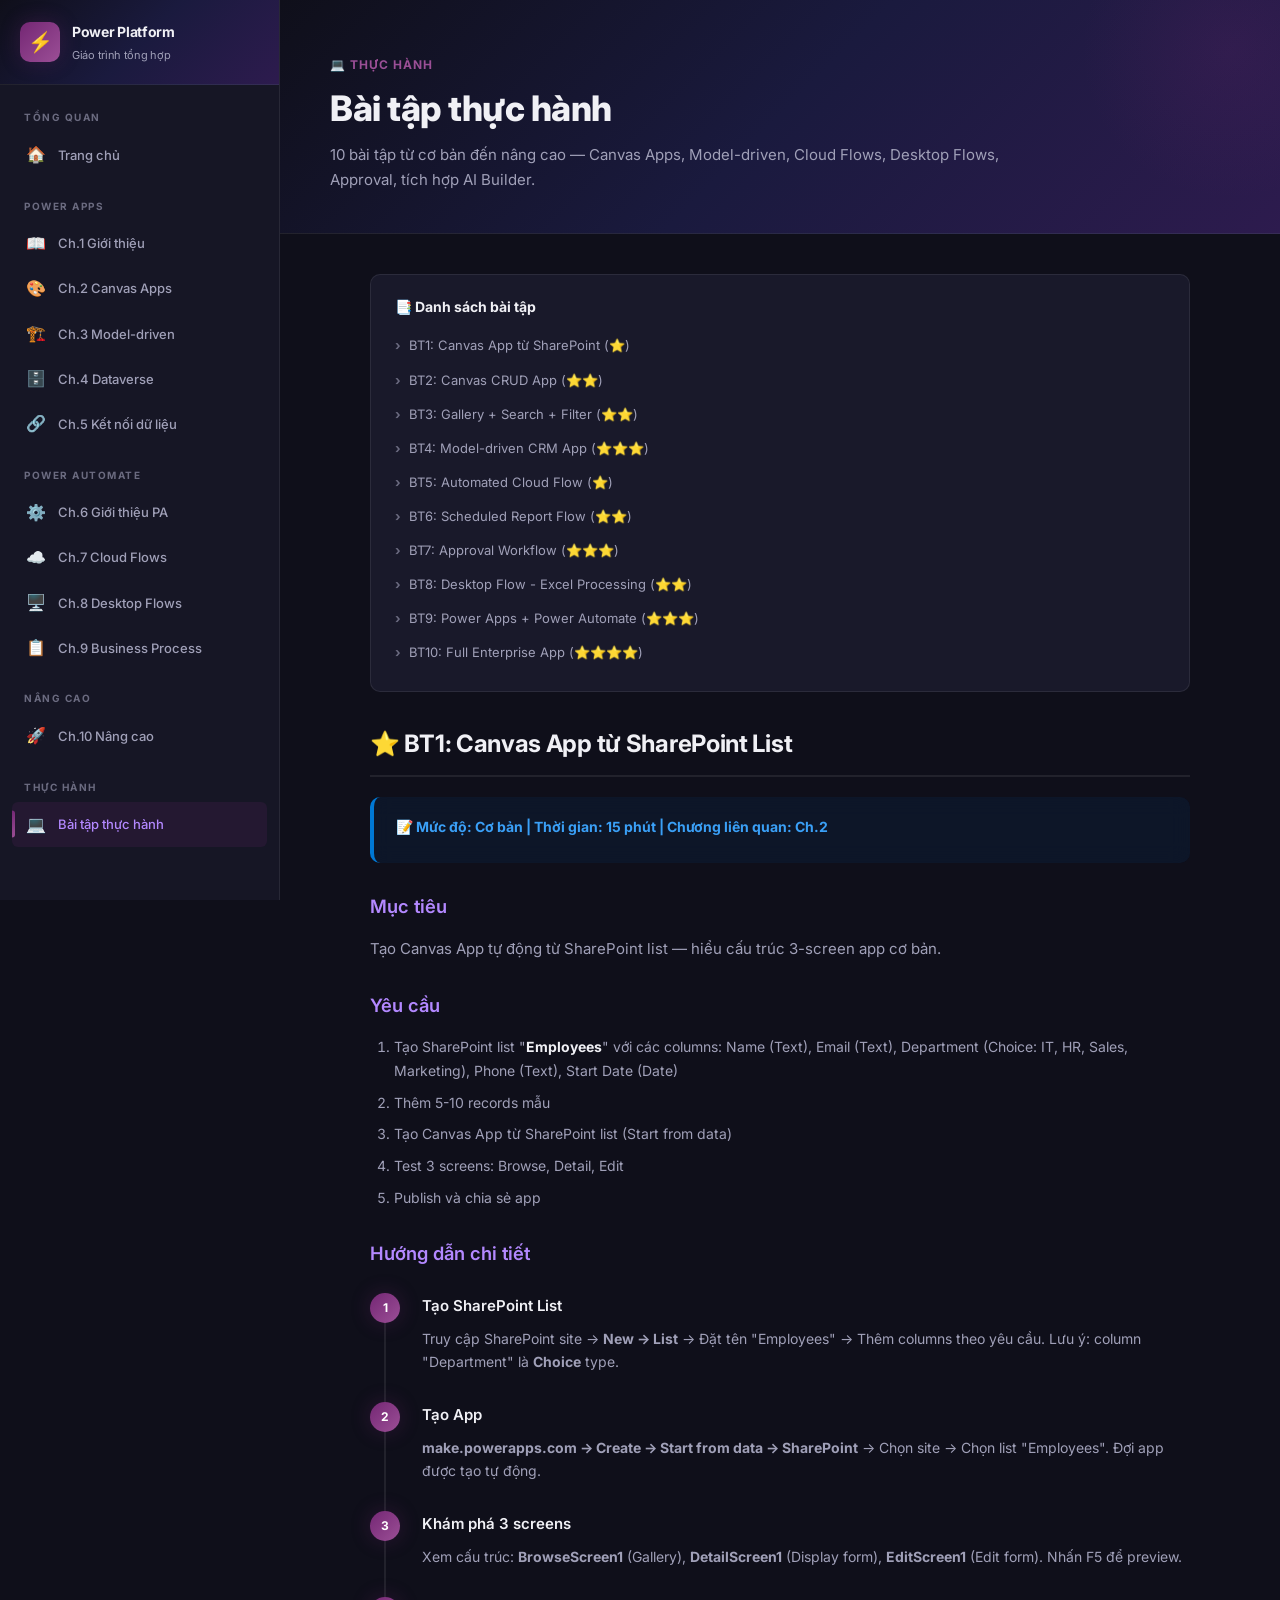
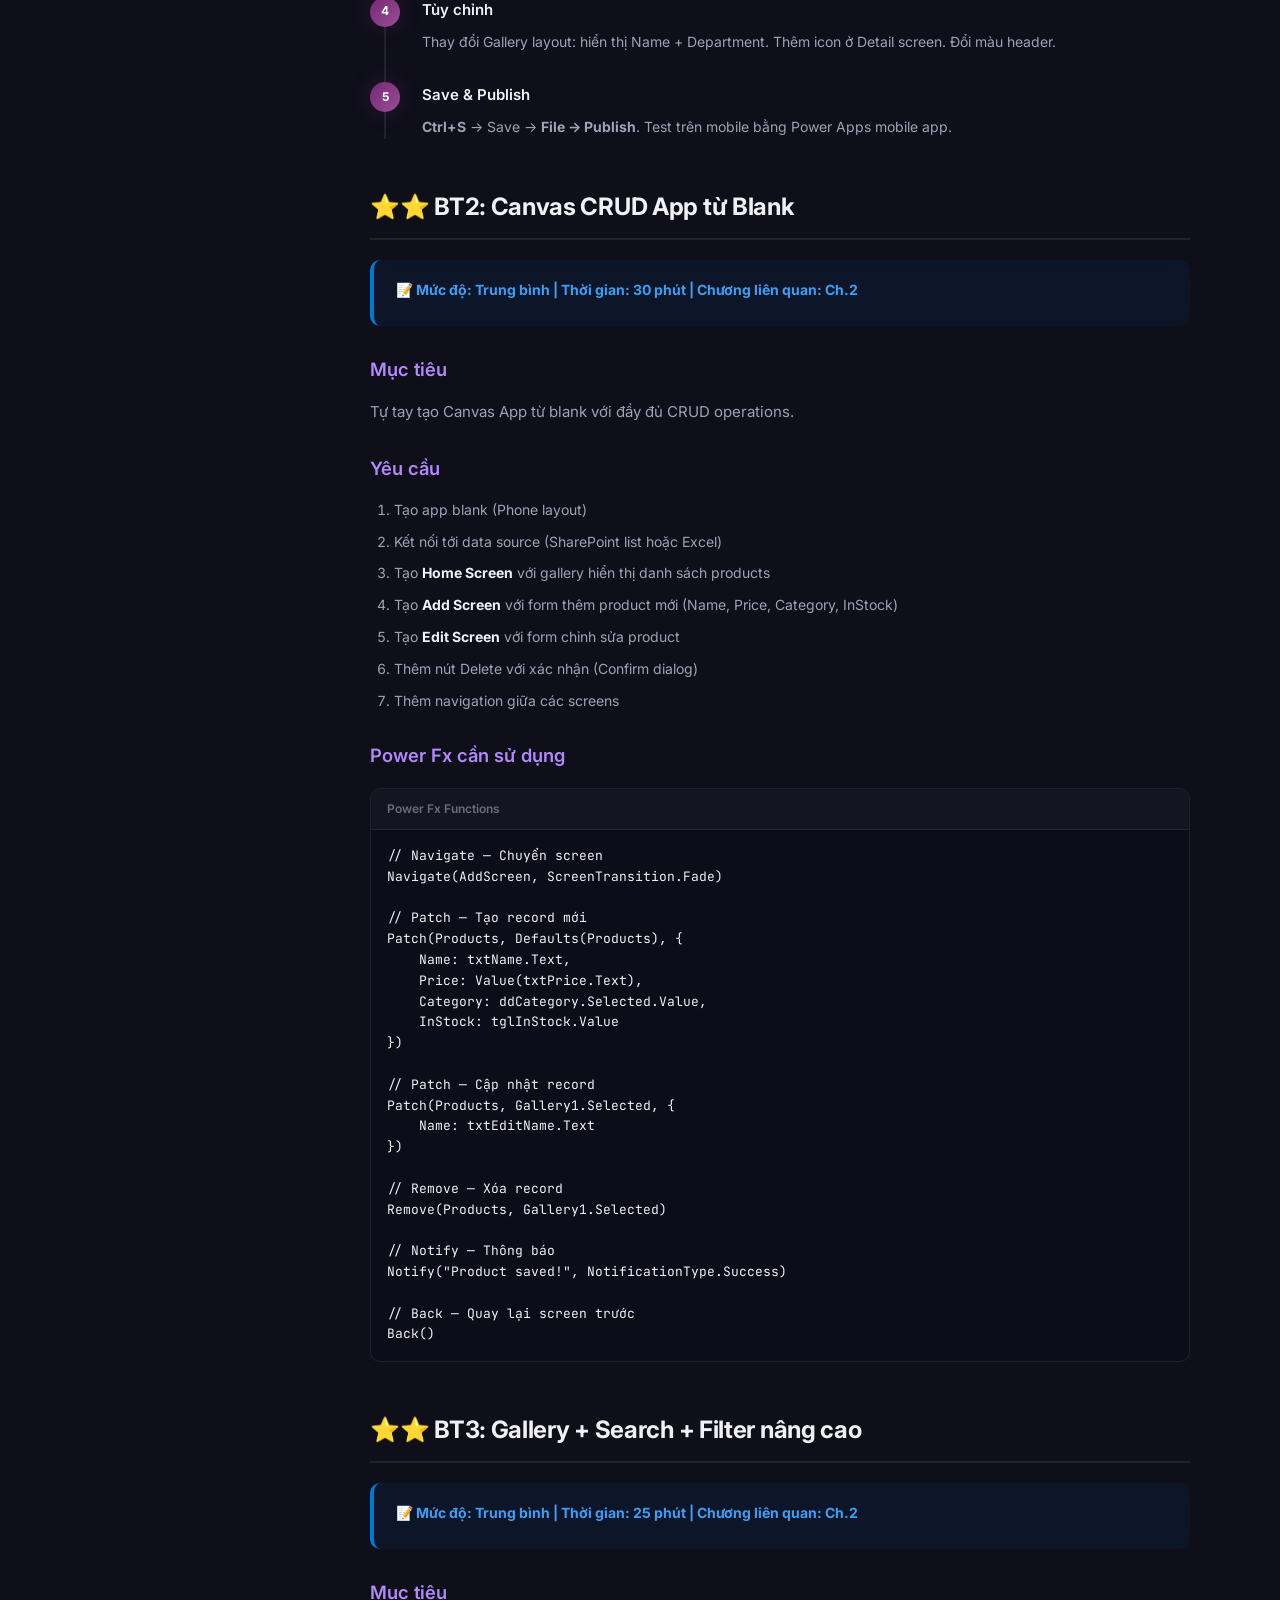
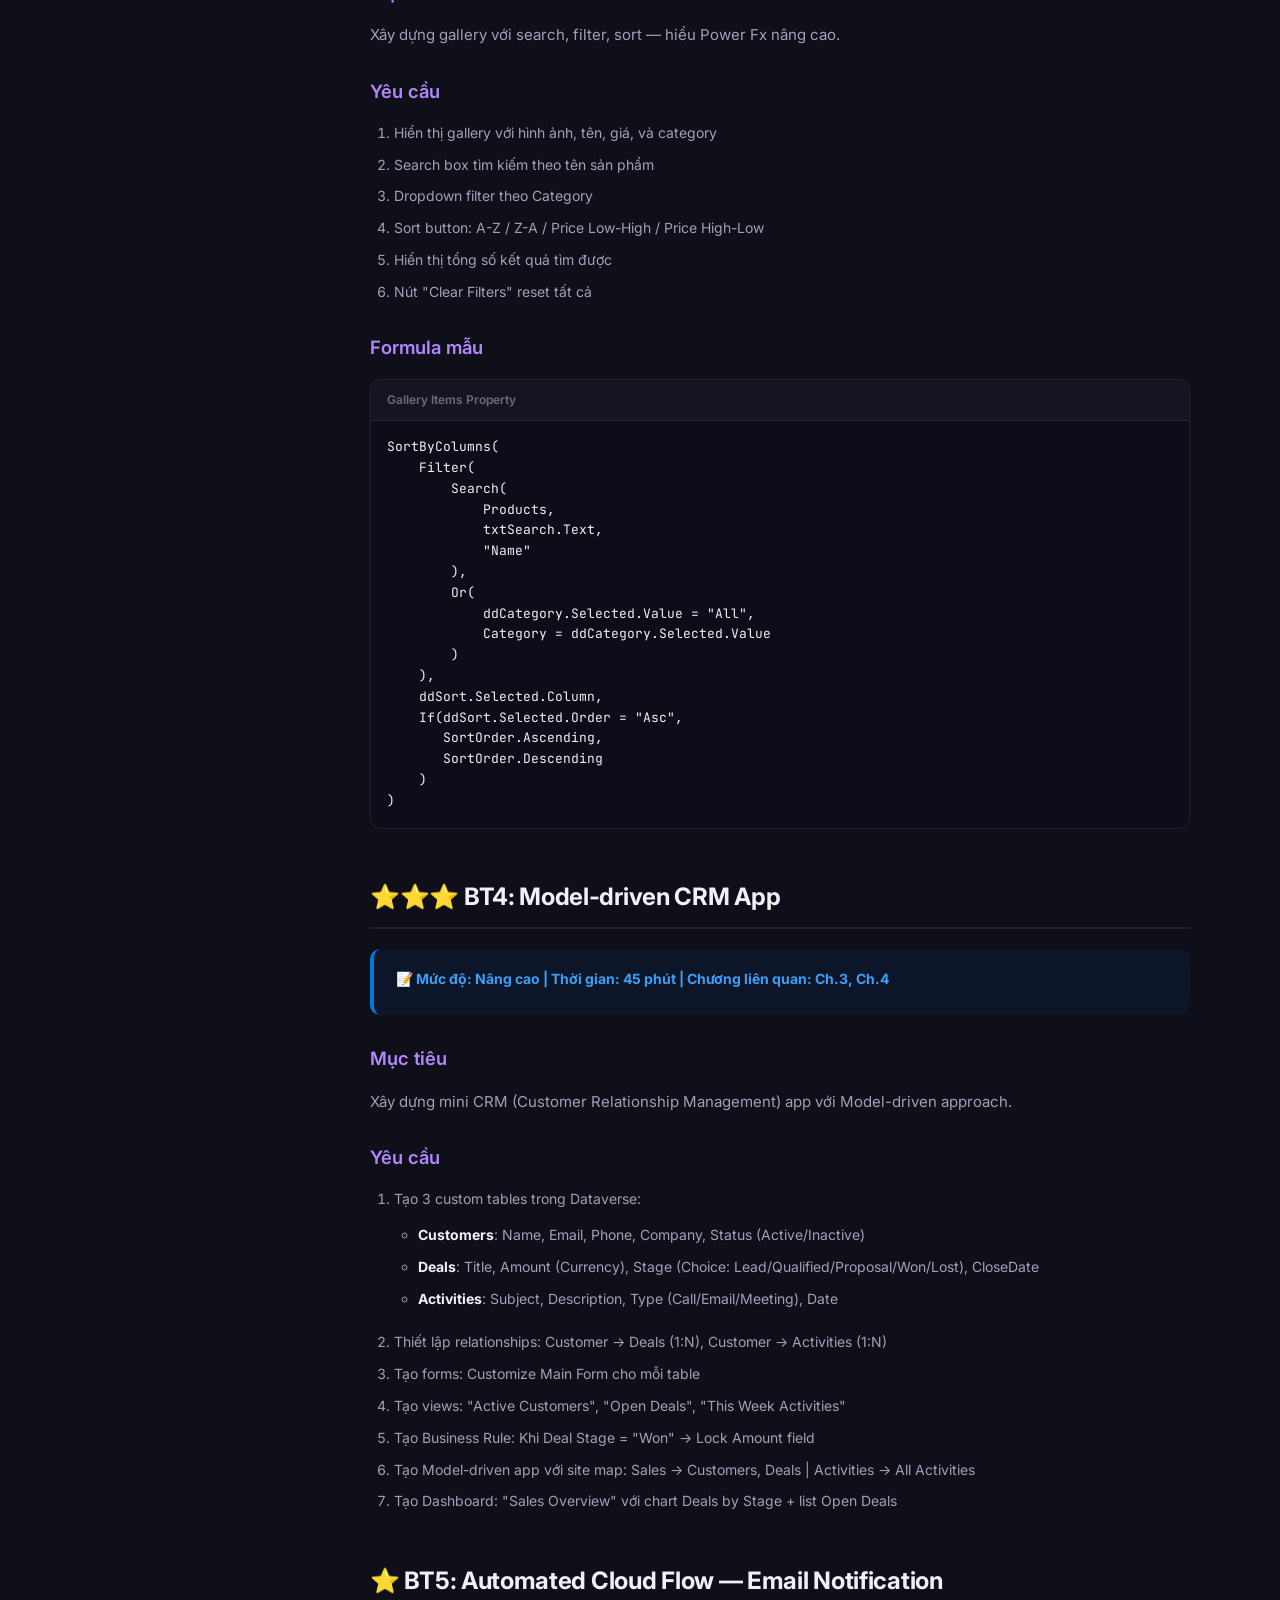
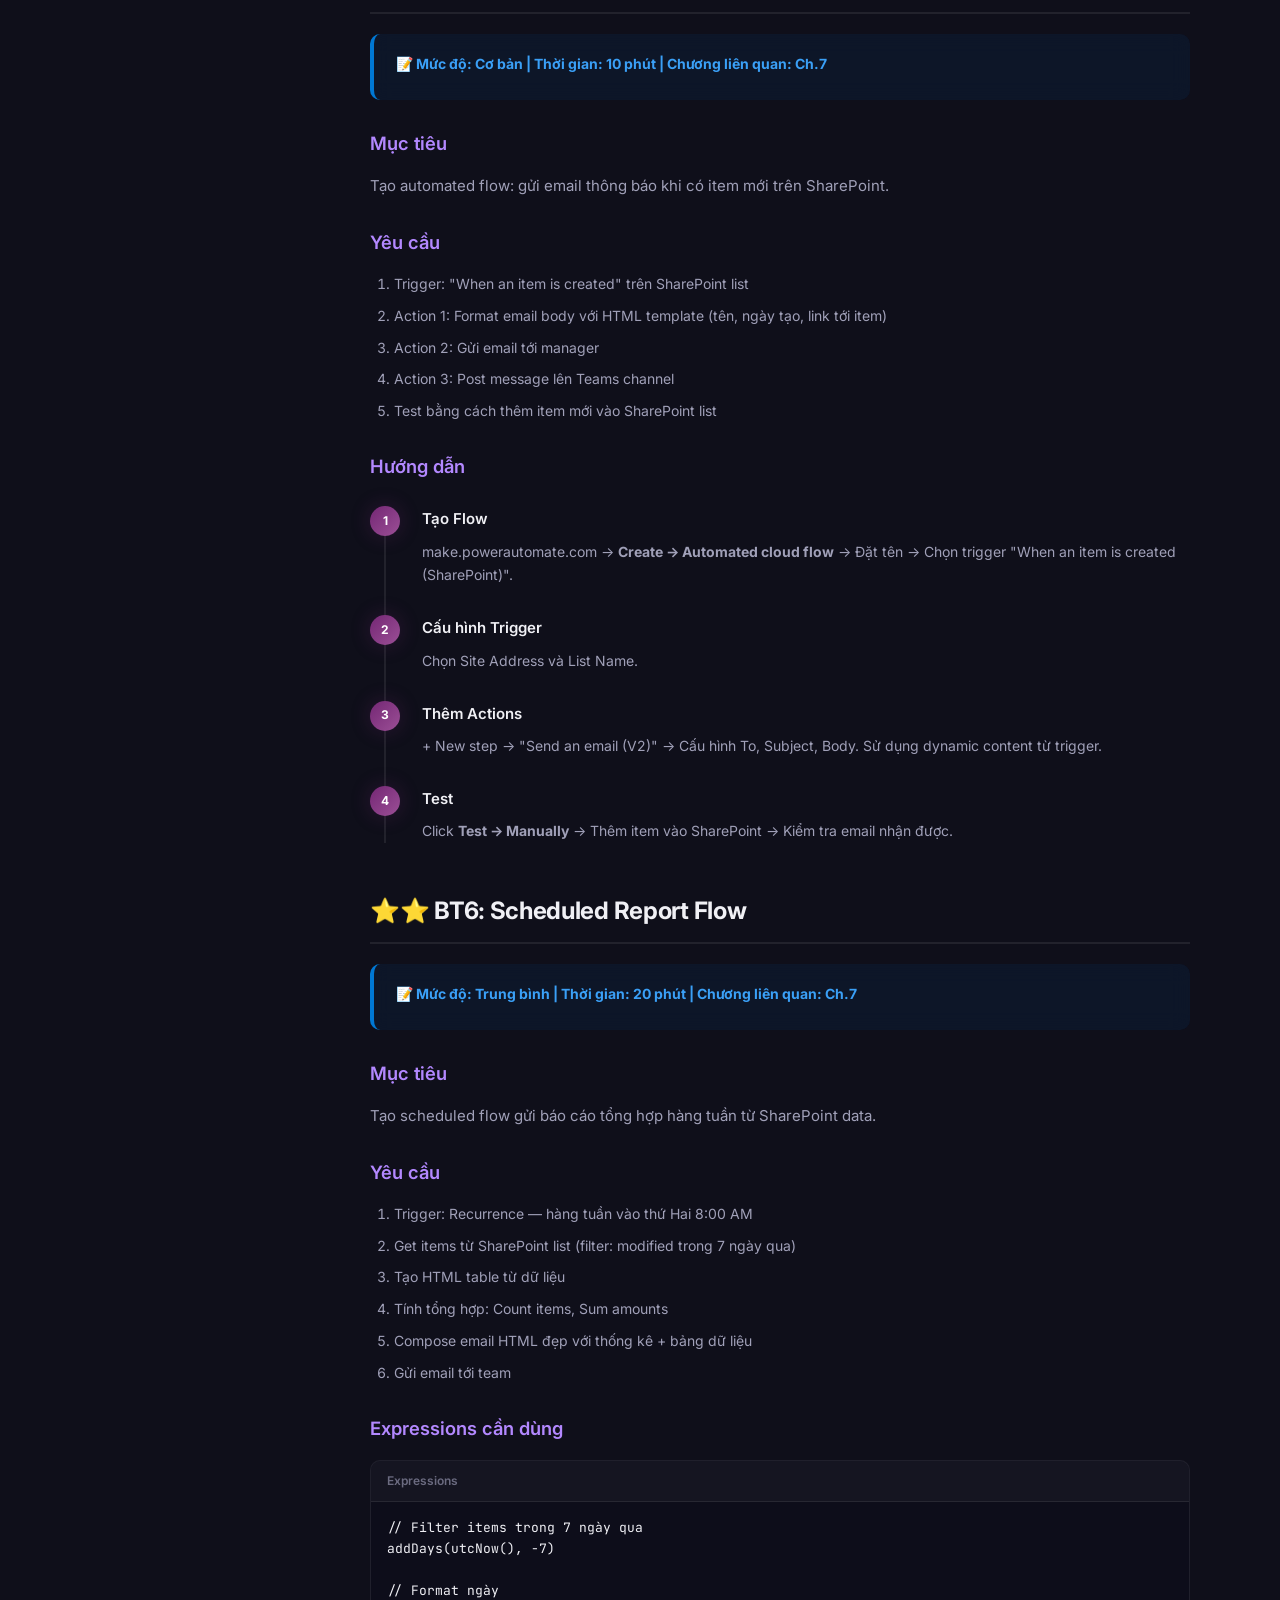
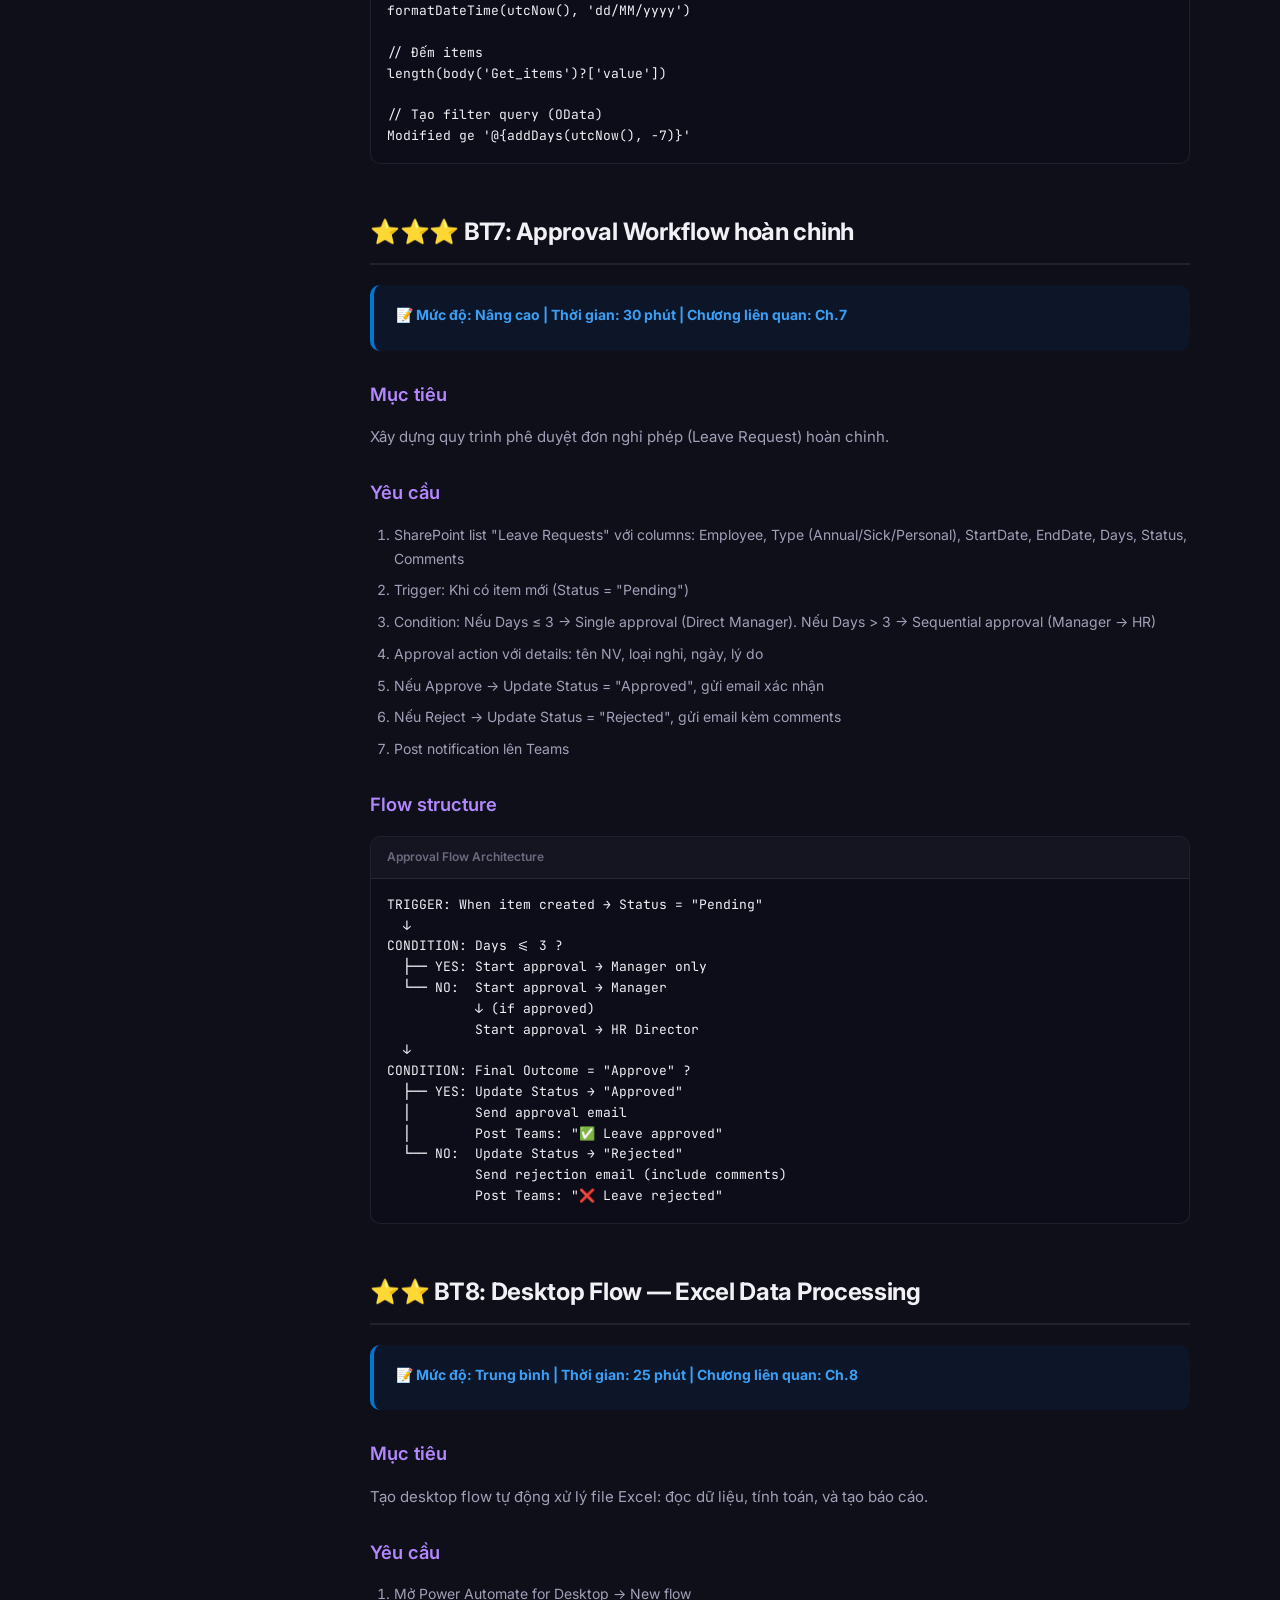
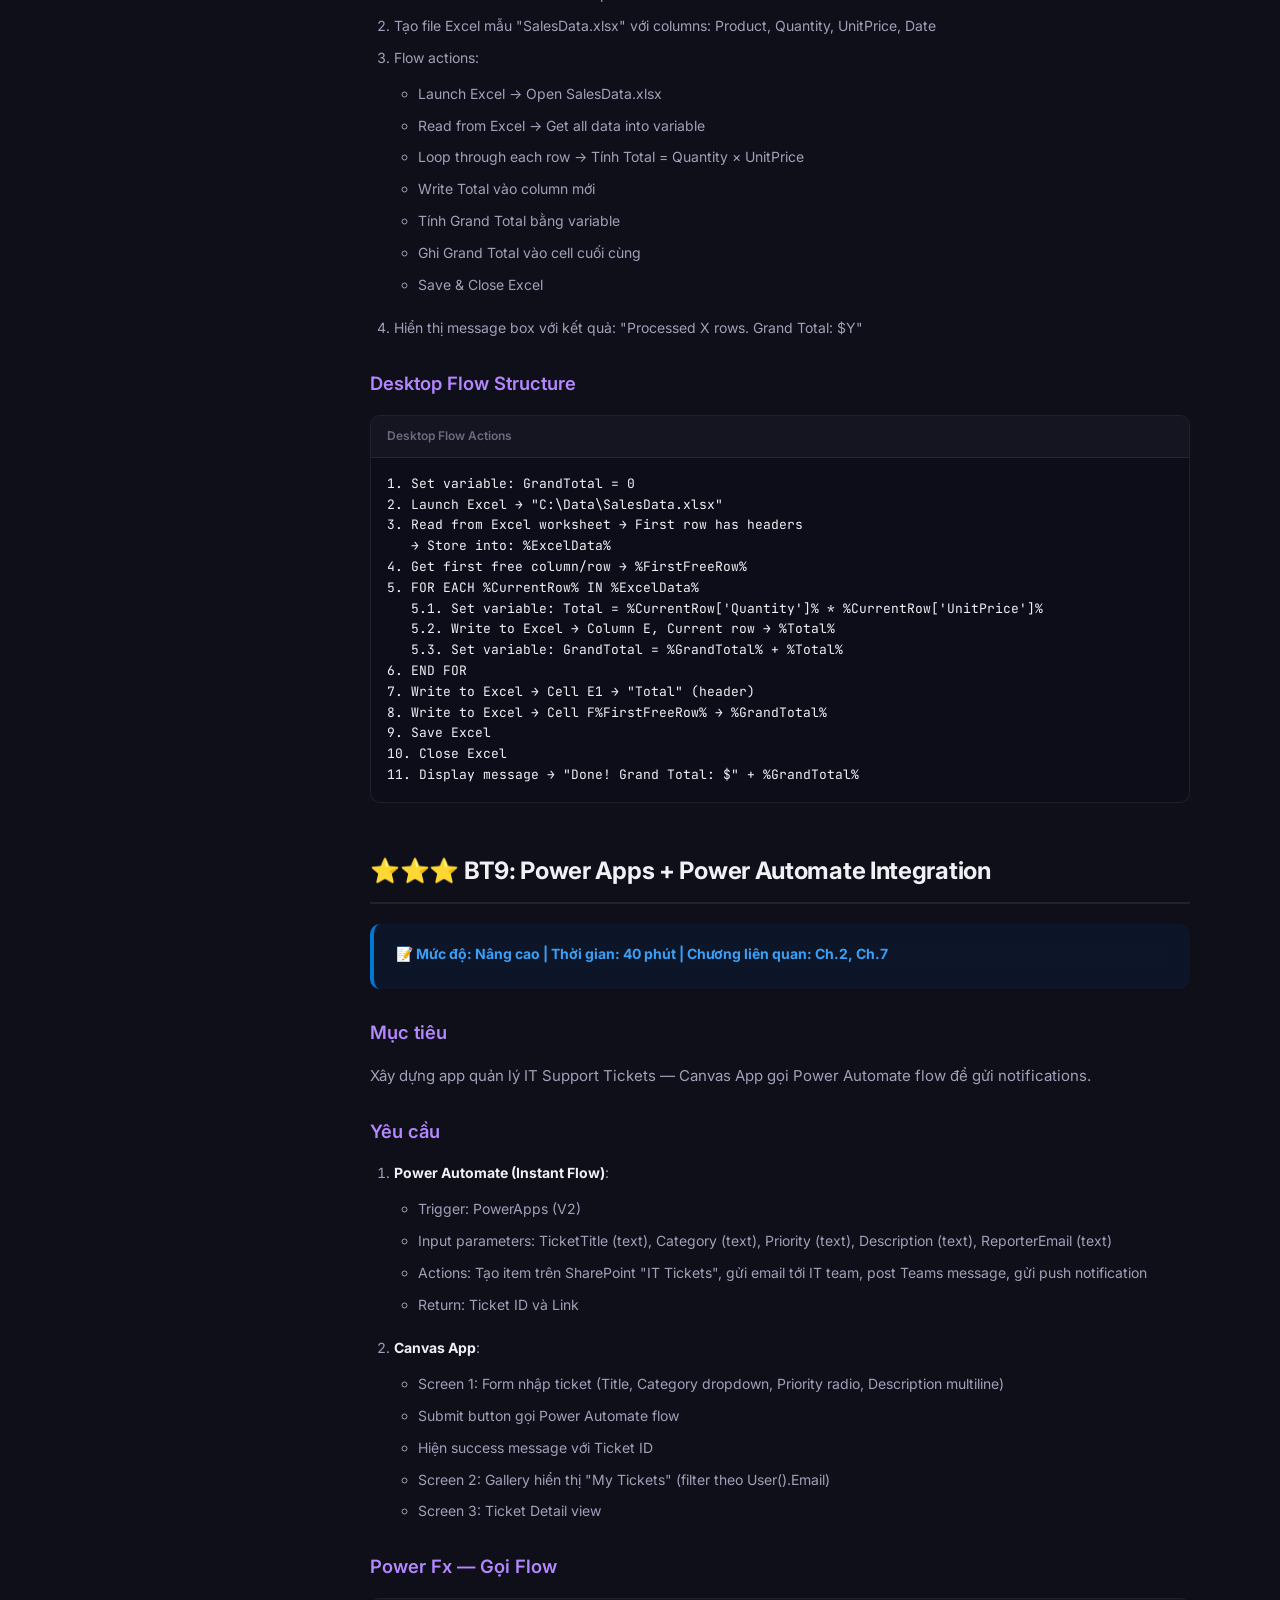
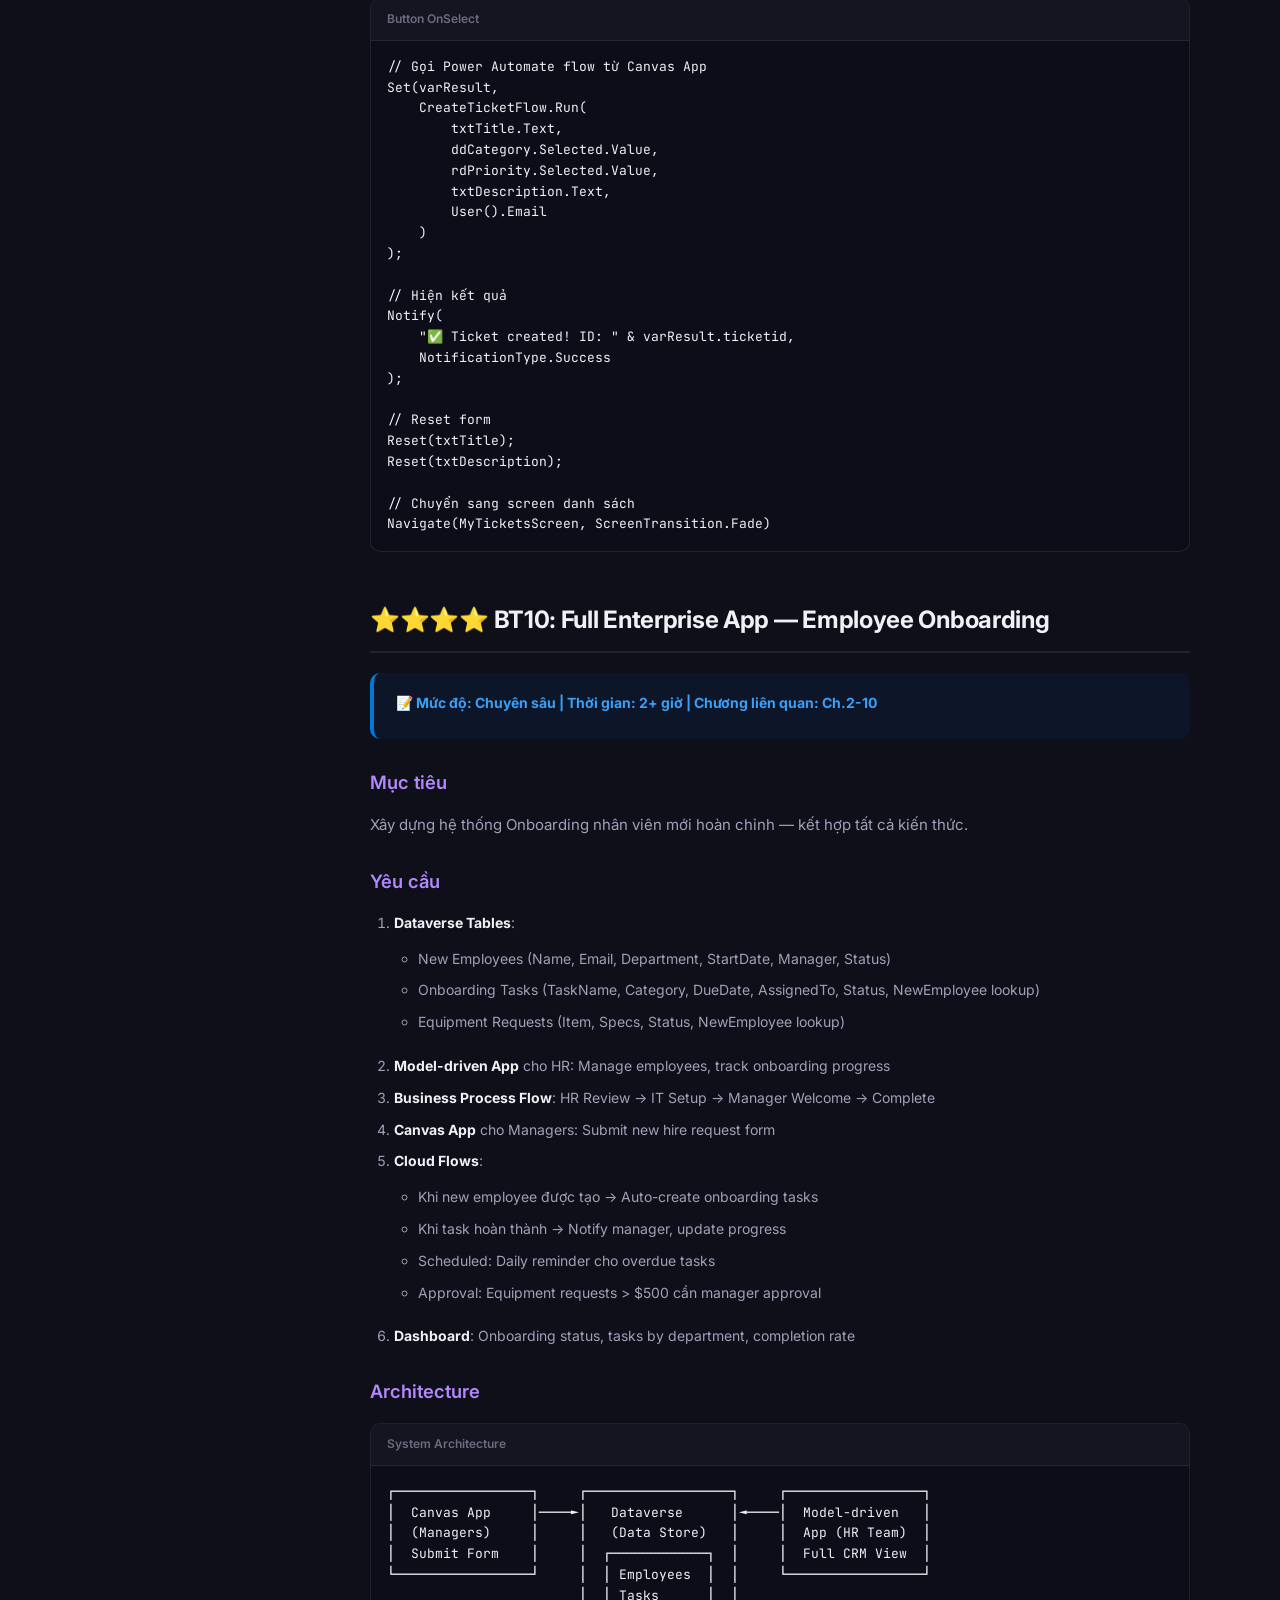
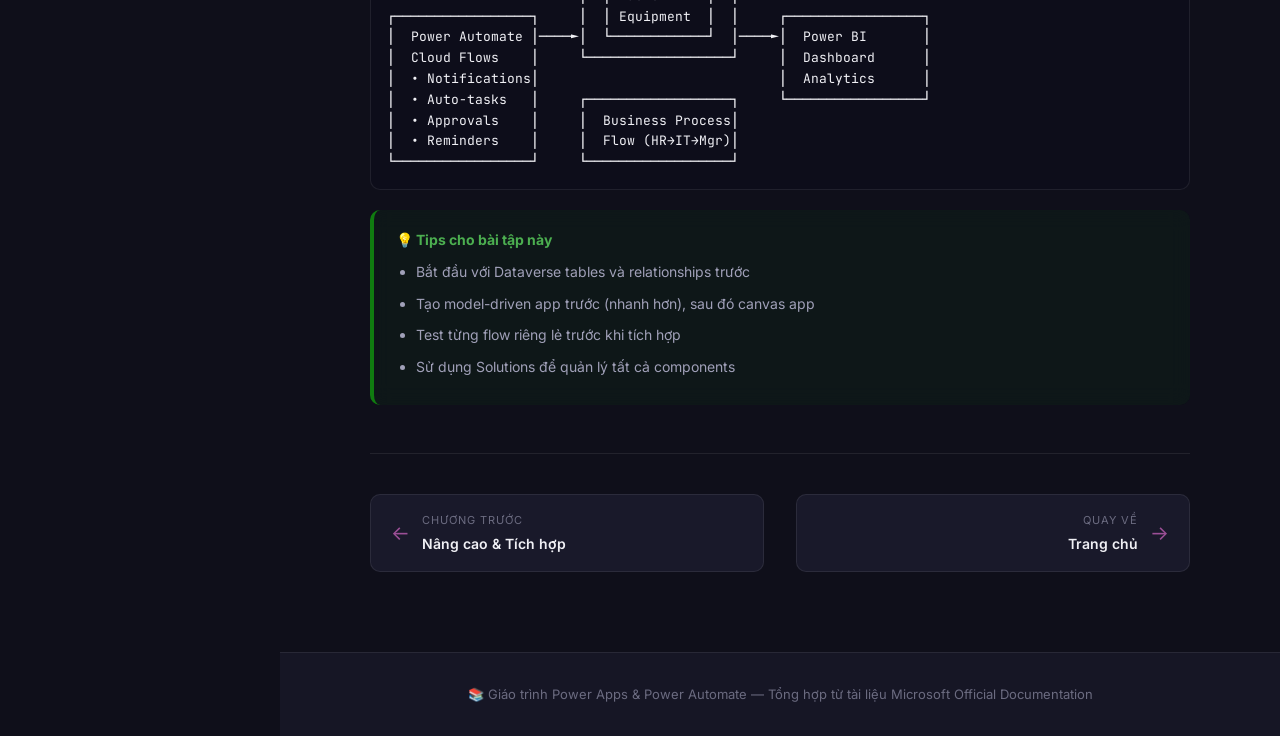
==== bai-tap-thuc-hanh.html @ 6bbbc5d0 "Initial commit - GiaotrinhPowerAutomate_PowerApps" ====
<!DOCTYPE html>
<html lang="vi">
<head>
    <meta charset="UTF-8">
    <meta name="viewport" content="width=device-width, initial-scale=1.0">
    <meta name="description" content="Bài tập thực hành Power Apps & Power Automate - 10 bài tập từ cơ bản đến nâng cao">
    <title>Bài tập thực hành</title>
    <link rel="stylesheet" href="styles.css">
</head>
<body>
    <button class="sidebar-toggle" onclick="toggleSidebar()" aria-label="Menu">☰</button>
    <div class="sidebar-overlay" id="sidebarOverlay" onclick="toggleSidebar()"></div>
    <div class="layout">
        <aside class="sidebar" id="sidebar">
            <div class="sidebar-header"><a href="index.html" class="sidebar-logo"><div class="sidebar-logo-icon">⚡</div><div class="sidebar-logo-text">Power Platform<span>Giáo trình tổng hợp</span></div></a></div>
            <nav class="sidebar-nav">
                <div class="nav-section"><div class="nav-section-title">Tổng quan</div><a href="index.html" class="nav-link"><span class="nav-link-icon">🏠</span> Trang chủ</a></div>
                <div class="nav-section"><div class="nav-section-title">Power Apps</div>
                    <a href="chuong1-gioi-thieu.html" class="nav-link"><span class="nav-link-icon">📖</span> Ch.1 Giới thiệu</a>
                    <a href="chuong2-canvas-apps.html" class="nav-link"><span class="nav-link-icon">🎨</span> Ch.2 Canvas Apps</a>
                    <a href="chuong3-model-driven.html" class="nav-link"><span class="nav-link-icon">🏗️</span> Ch.3 Model-driven</a>
                    <a href="chuong4-dataverse.html" class="nav-link"><span class="nav-link-icon">🗄️</span> Ch.4 Dataverse</a>
                    <a href="chuong5-ket-noi-du-lieu.html" class="nav-link"><span class="nav-link-icon">🔗</span> Ch.5 Kết nối dữ liệu</a>
                </div>
                <div class="nav-section"><div class="nav-section-title">Power Automate</div>
                    <a href="chuong6-power-automate.html" class="nav-link"><span class="nav-link-icon">⚙️</span> Ch.6 Giới thiệu PA</a>
                    <a href="chuong7-cloud-flows.html" class="nav-link"><span class="nav-link-icon">☁️</span> Ch.7 Cloud Flows</a>
                    <a href="chuong8-desktop-flows.html" class="nav-link"><span class="nav-link-icon">🖥️</span> Ch.8 Desktop Flows</a>
                    <a href="chuong9-business-process.html" class="nav-link"><span class="nav-link-icon">📋</span> Ch.9 Business Process</a>
                </div>
                <div class="nav-section"><div class="nav-section-title">Nâng cao</div><a href="chuong10-nang-cao.html" class="nav-link"><span class="nav-link-icon">🚀</span> Ch.10 Nâng cao</a></div>
                <div class="nav-section"><div class="nav-section-title">Thực hành</div><a href="bai-tap-thuc-hanh.html" class="nav-link active"><span class="nav-link-icon">💻</span> Bài tập thực hành</a></div>
            </nav>
        </aside>
        <main class="main-content">
            <div class="chapter-header">
                <div class="chapter-header-content">
                    <div class="chapter-badge">💻 Thực hành</div>
                    <h1>Bài tập thực hành</h1>
                    <p class="description">10 bài tập từ cơ bản đến nâng cao — Canvas Apps, Model-driven, Cloud Flows, Desktop Flows, Approval, tích hợp AI Builder.</p>
                </div>
            </div>
            <div class="content-area">
                <div class="toc">
                    <div class="toc-title">📑 Danh sách bài tập</div>
                    <ul class="toc-list">
                        <li><a href="#bt1">BT1: Canvas App từ SharePoint (⭐)</a></li>
                        <li><a href="#bt2">BT2: Canvas CRUD App (⭐⭐)</a></li>
                        <li><a href="#bt3">BT3: Gallery + Search + Filter (⭐⭐)</a></li>
                        <li><a href="#bt4">BT4: Model-driven CRM App (⭐⭐⭐)</a></li>
                        <li><a href="#bt5">BT5: Automated Cloud Flow (⭐)</a></li>
                        <li><a href="#bt6">BT6: Scheduled Report Flow (⭐⭐)</a></li>
                        <li><a href="#bt7">BT7: Approval Workflow (⭐⭐⭐)</a></li>
                        <li><a href="#bt8">BT8: Desktop Flow - Excel Processing (⭐⭐)</a></li>
                        <li><a href="#bt9">BT9: Power Apps + Power Automate (⭐⭐⭐)</a></li>
                        <li><a href="#bt10">BT10: Full Enterprise App (⭐⭐⭐⭐)</a></li>
                    </ul>
                </div>

                <!-- BT1 -->
                <section class="content-section" id="bt1">
                    <h2>⭐ BT1: Canvas App từ SharePoint List</h2>
                    <div class="info-box note"><div class="info-box-title">📝 Mức độ: Cơ bản | Thời gian: 15 phút | Chương liên quan: Ch.2</div></div>

                    <h3>Mục tiêu</h3>
                    <p>Tạo Canvas App tự động từ SharePoint list — hiểu cấu trúc 3-screen app cơ bản.</p>

                    <h3>Yêu cầu</h3>
                    <ol>
                        <li>Tạo SharePoint list "<strong>Employees</strong>" với các columns: Name (Text), Email (Text), Department (Choice: IT, HR, Sales, Marketing), Phone (Text), Start Date (Date)</li>
                        <li>Thêm 5-10 records mẫu</li>
                        <li>Tạo Canvas App từ SharePoint list (Start from data)</li>
                        <li>Test 3 screens: Browse, Detail, Edit</li>
                        <li>Publish và chia sẻ app</li>
                    </ol>

                    <h3>Hướng dẫn chi tiết</h3>
                    <div class="steps">
                        <div class="step" data-step="1"><h4>Tạo SharePoint List</h4>
                            <p>Truy cập SharePoint site → <strong>New → List</strong> → Đặt tên "Employees" → Thêm columns theo yêu cầu. Lưu ý: column "Department" là <strong>Choice</strong> type.</p>
                        </div>
                        <div class="step" data-step="2"><h4>Tạo App</h4>
                            <p><strong>make.powerapps.com → Create → Start from data → SharePoint</strong> → Chọn site → Chọn list "Employees". Đợi app được tạo tự động.</p>
                        </div>
                        <div class="step" data-step="3"><h4>Khám phá 3 screens</h4>
                            <p>Xem cấu trúc: <strong>BrowseScreen1</strong> (Gallery), <strong>DetailScreen1</strong> (Display form), <strong>EditScreen1</strong> (Edit form). Nhấn F5 để preview.</p>
                        </div>
                        <div class="step" data-step="4"><h4>Tùy chỉnh</h4>
                            <p>Thay đổi Gallery layout: hiển thị Name + Department. Thêm icon ở Detail screen. Đổi màu header.</p>
                        </div>
                        <div class="step" data-step="5"><h4>Save & Publish</h4>
                            <p><strong>Ctrl+S</strong> → Save → <strong>File → Publish</strong>. Test trên mobile bằng Power Apps mobile app.</p>
                        </div>
                    </div>
                </section>

                <!-- BT2 -->
                <section class="content-section" id="bt2">
                    <h2>⭐⭐ BT2: Canvas CRUD App từ Blank</h2>
                    <div class="info-box note"><div class="info-box-title">📝 Mức độ: Trung bình | Thời gian: 30 phút | Chương liên quan: Ch.2</div></div>

                    <h3>Mục tiêu</h3>
                    <p>Tự tay tạo Canvas App từ blank với đầy đủ CRUD operations.</p>

                    <h3>Yêu cầu</h3>
                    <ol>
                        <li>Tạo app blank (Phone layout)</li>
                        <li>Kết nối tới data source (SharePoint list hoặc Excel)</li>
                        <li>Tạo <strong>Home Screen</strong> với gallery hiển thị danh sách products</li>
                        <li>Tạo <strong>Add Screen</strong> với form thêm product mới (Name, Price, Category, InStock)</li>
                        <li>Tạo <strong>Edit Screen</strong> với form chỉnh sửa product</li>
                        <li>Thêm nút Delete với xác nhận (Confirm dialog)</li>
                        <li>Thêm navigation giữa các screens</li>
                    </ol>

                    <h3>Power Fx cần sử dụng</h3>
                    <div class="code-block">
                        <div class="code-block-header">Power Fx Functions</div>
                        <pre>// Navigate — Chuyển screen
Navigate(AddScreen, ScreenTransition.Fade)

// Patch — Tạo record mới
Patch(Products, Defaults(Products), {
    Name: txtName.Text,
    Price: Value(txtPrice.Text),
    Category: ddCategory.Selected.Value,
    InStock: tglInStock.Value
})

// Patch — Cập nhật record
Patch(Products, Gallery1.Selected, {
    Name: txtEditName.Text
})

// Remove — Xóa record
Remove(Products, Gallery1.Selected)

// Notify — Thông báo
Notify("Product saved!", NotificationType.Success)

// Back — Quay lại screen trước
Back()</pre>
                    </div>
                </section>

                <!-- BT3 -->
                <section class="content-section" id="bt3">
                    <h2>⭐⭐ BT3: Gallery + Search + Filter nâng cao</h2>
                    <div class="info-box note"><div class="info-box-title">📝 Mức độ: Trung bình | Thời gian: 25 phút | Chương liên quan: Ch.2</div></div>

                    <h3>Mục tiêu</h3>
                    <p>Xây dựng gallery với search, filter, sort — hiểu Power Fx nâng cao.</p>

                    <h3>Yêu cầu</h3>
                    <ol>
                        <li>Hiển thị gallery với hình ảnh, tên, giá, và category</li>
                        <li>Search box tìm kiếm theo tên sản phẩm</li>
                        <li>Dropdown filter theo Category</li>
                        <li>Sort button: A-Z / Z-A / Price Low-High / Price High-Low</li>
                        <li>Hiển thị tổng số kết quả tìm được</li>
                        <li>Nút "Clear Filters" reset tất cả</li>
                    </ol>

                    <h3>Formula mẫu</h3>
                    <div class="code-block">
                        <div class="code-block-header">Gallery Items Property</div>
                        <pre>SortByColumns(
    Filter(
        Search(
            Products,
            txtSearch.Text,
            "Name"
        ),
        Or(
            ddCategory.Selected.Value = "All",
            Category = ddCategory.Selected.Value
        )
    ),
    ddSort.Selected.Column,
    If(ddSort.Selected.Order = "Asc",
       SortOrder.Ascending,
       SortOrder.Descending
    )
)</pre>
                    </div>
                </section>

                <!-- BT4 -->
                <section class="content-section" id="bt4">
                    <h2>⭐⭐⭐ BT4: Model-driven CRM App</h2>
                    <div class="info-box note"><div class="info-box-title">📝 Mức độ: Nâng cao | Thời gian: 45 phút | Chương liên quan: Ch.3, Ch.4</div></div>

                    <h3>Mục tiêu</h3>
                    <p>Xây dựng mini CRM (Customer Relationship Management) app với Model-driven approach.</p>

                    <h3>Yêu cầu</h3>
                    <ol>
                        <li>Tạo 3 custom tables trong Dataverse:
                            <ul>
                                <li><strong>Customers</strong>: Name, Email, Phone, Company, Status (Active/Inactive)</li>
                                <li><strong>Deals</strong>: Title, Amount (Currency), Stage (Choice: Lead/Qualified/Proposal/Won/Lost), CloseDate</li>
                                <li><strong>Activities</strong>: Subject, Description, Type (Call/Email/Meeting), Date</li>
                            </ul>
                        </li>
                        <li>Thiết lập relationships: Customer → Deals (1:N), Customer → Activities (1:N)</li>
                        <li>Tạo forms: Customize Main Form cho mỗi table</li>
                        <li>Tạo views: "Active Customers", "Open Deals", "This Week Activities"</li>
                        <li>Tạo Business Rule: Khi Deal Stage = "Won" → Lock Amount field</li>
                        <li>Tạo Model-driven app với site map: Sales → Customers, Deals | Activities → All Activities</li>
                        <li>Tạo Dashboard: "Sales Overview" với chart Deals by Stage + list Open Deals</li>
                    </ol>
                </section>

                <!-- BT5 -->
                <section class="content-section" id="bt5">
                    <h2>⭐ BT5: Automated Cloud Flow — Email Notification</h2>
                    <div class="info-box note"><div class="info-box-title">📝 Mức độ: Cơ bản | Thời gian: 10 phút | Chương liên quan: Ch.7</div></div>

                    <h3>Mục tiêu</h3>
                    <p>Tạo automated flow: gửi email thông báo khi có item mới trên SharePoint.</p>

                    <h3>Yêu cầu</h3>
                    <ol>
                        <li>Trigger: "When an item is created" trên SharePoint list</li>
                        <li>Action 1: Format email body với HTML template (tên, ngày tạo, link tới item)</li>
                        <li>Action 2: Gửi email tới manager</li>
                        <li>Action 3: Post message lên Teams channel</li>
                        <li>Test bằng cách thêm item mới vào SharePoint list</li>
                    </ol>

                    <h3>Hướng dẫn</h3>
                    <div class="steps">
                        <div class="step" data-step="1"><h4>Tạo Flow</h4><p>make.powerautomate.com → <strong>Create → Automated cloud flow</strong> → Đặt tên → Chọn trigger "When an item is created (SharePoint)".</p></div>
                        <div class="step" data-step="2"><h4>Cấu hình Trigger</h4><p>Chọn Site Address và List Name.</p></div>
                        <div class="step" data-step="3"><h4>Thêm Actions</h4><p>+ New step → "Send an email (V2)" → Cấu hình To, Subject, Body. Sử dụng dynamic content từ trigger.</p></div>
                        <div class="step" data-step="4"><h4>Test</h4><p>Click <strong>Test → Manually</strong> → Thêm item vào SharePoint → Kiểm tra email nhận được.</p></div>
                    </div>
                </section>

                <!-- BT6 -->
                <section class="content-section" id="bt6">
                    <h2>⭐⭐ BT6: Scheduled Report Flow</h2>
                    <div class="info-box note"><div class="info-box-title">📝 Mức độ: Trung bình | Thời gian: 20 phút | Chương liên quan: Ch.7</div></div>

                    <h3>Mục tiêu</h3>
                    <p>Tạo scheduled flow gửi báo cáo tổng hợp hàng tuần từ SharePoint data.</p>

                    <h3>Yêu cầu</h3>
                    <ol>
                        <li>Trigger: Recurrence — hàng tuần vào thứ Hai 8:00 AM</li>
                        <li>Get items từ SharePoint list (filter: modified trong 7 ngày qua)</li>
                        <li>Tạo HTML table từ dữ liệu</li>
                        <li>Tính tổng hợp: Count items, Sum amounts</li>
                        <li>Compose email HTML đẹp với thống kê + bảng dữ liệu</li>
                        <li>Gửi email tới team</li>
                    </ol>

                    <h3>Expressions cần dùng</h3>
                    <div class="code-block">
                        <div class="code-block-header">Expressions</div>
                        <pre>// Filter items trong 7 ngày qua
addDays(utcNow(), -7)

// Format ngày
formatDateTime(utcNow(), 'dd/MM/yyyy')

// Đếm items
length(body('Get_items')?['value'])

// Tạo filter query (OData)
Modified ge '@{addDays(utcNow(), -7)}'</pre>
                    </div>
                </section>

                <!-- BT7 -->
                <section class="content-section" id="bt7">
                    <h2>⭐⭐⭐ BT7: Approval Workflow hoàn chỉnh</h2>
                    <div class="info-box note"><div class="info-box-title">📝 Mức độ: Nâng cao | Thời gian: 30 phút | Chương liên quan: Ch.7</div></div>

                    <h3>Mục tiêu</h3>
                    <p>Xây dựng quy trình phê duyệt đơn nghỉ phép (Leave Request) hoàn chỉnh.</p>

                    <h3>Yêu cầu</h3>
                    <ol>
                        <li>SharePoint list "Leave Requests" với columns: Employee, Type (Annual/Sick/Personal), StartDate, EndDate, Days, Status, Comments</li>
                        <li>Trigger: Khi có item mới (Status = "Pending")</li>
                        <li>Condition: Nếu Days ≤ 3 → Single approval (Direct Manager). Nếu Days > 3 → Sequential approval (Manager → HR)</li>
                        <li>Approval action với details: tên NV, loại nghỉ, ngày, lý do</li>
                        <li>Nếu Approve → Update Status = "Approved", gửi email xác nhận</li>
                        <li>Nếu Reject → Update Status = "Rejected", gửi email kèm comments</li>
                        <li>Post notification lên Teams</li>
                    </ol>

                    <h3>Flow structure</h3>
                    <div class="code-block">
                        <div class="code-block-header">Approval Flow Architecture</div>
                        <pre>TRIGGER: When item created → Status = "Pending"
  ↓
CONDITION: Days <= 3 ?
  ├── YES: Start approval → Manager only
  └── NO:  Start approval → Manager
           ↓ (if approved)
           Start approval → HR Director
  ↓
CONDITION: Final Outcome = "Approve" ?
  ├── YES: Update Status → "Approved"
  │        Send approval email
  │        Post Teams: "✅ Leave approved"
  └── NO:  Update Status → "Rejected"
           Send rejection email (include comments)
           Post Teams: "❌ Leave rejected"</pre>
                    </div>
                </section>

                <!-- BT8 -->
                <section class="content-section" id="bt8">
                    <h2>⭐⭐ BT8: Desktop Flow — Excel Data Processing</h2>
                    <div class="info-box note"><div class="info-box-title">📝 Mức độ: Trung bình | Thời gian: 25 phút | Chương liên quan: Ch.8</div></div>

                    <h3>Mục tiêu</h3>
                    <p>Tạo desktop flow tự động xử lý file Excel: đọc dữ liệu, tính toán, và tạo báo cáo.</p>

                    <h3>Yêu cầu</h3>
                    <ol>
                        <li>Mở Power Automate for Desktop → New flow</li>
                        <li>Tạo file Excel mẫu "SalesData.xlsx" với columns: Product, Quantity, UnitPrice, Date</li>
                        <li>Flow actions:
                            <ul>
                                <li>Launch Excel → Open SalesData.xlsx</li>
                                <li>Read from Excel → Get all data into variable</li>
                                <li>Loop through each row → Tính Total = Quantity × UnitPrice</li>
                                <li>Write Total vào column mới</li>
                                <li>Tính Grand Total bằng variable</li>
                                <li>Ghi Grand Total vào cell cuối cùng</li>
                                <li>Save & Close Excel</li>
                            </ul>
                        </li>
                        <li>Hiển thị message box với kết quả: "Processed X rows. Grand Total: $Y"</li>
                    </ol>

                    <h3>Desktop Flow Structure</h3>
                    <div class="code-block">
                        <div class="code-block-header">Desktop Flow Actions</div>
                        <pre>1. Set variable: GrandTotal = 0
2. Launch Excel → "C:\Data\SalesData.xlsx"
3. Read from Excel worksheet → First row has headers
   → Store into: %ExcelData%
4. Get first free column/row → %FirstFreeRow%
5. FOR EACH %CurrentRow% IN %ExcelData%
   5.1. Set variable: Total = %CurrentRow['Quantity']% * %CurrentRow['UnitPrice']%
   5.2. Write to Excel → Column E, Current row → %Total%
   5.3. Set variable: GrandTotal = %GrandTotal% + %Total%
6. END FOR
7. Write to Excel → Cell E1 → "Total" (header)
8. Write to Excel → Cell F%FirstFreeRow% → %GrandTotal%
9. Save Excel
10. Close Excel
11. Display message → "Done! Grand Total: $" + %GrandTotal%</pre>
                    </div>
                </section>

                <!-- BT9 -->
                <section class="content-section" id="bt9">
                    <h2>⭐⭐⭐ BT9: Power Apps + Power Automate Integration</h2>
                    <div class="info-box note"><div class="info-box-title">📝 Mức độ: Nâng cao | Thời gian: 40 phút | Chương liên quan: Ch.2, Ch.7</div></div>

                    <h3>Mục tiêu</h3>
                    <p>Xây dựng app quản lý IT Support Tickets — Canvas App gọi Power Automate flow để gửi notifications.</p>

                    <h3>Yêu cầu</h3>
                    <ol>
                        <li><strong>Power Automate (Instant Flow)</strong>:
                            <ul>
                                <li>Trigger: PowerApps (V2)</li>
                                <li>Input parameters: TicketTitle (text), Category (text), Priority (text), Description (text), ReporterEmail (text)</li>
                                <li>Actions: Tạo item trên SharePoint "IT Tickets", gửi email tới IT team, post Teams message, gửi push notification</li>
                                <li>Return: Ticket ID và Link</li>
                            </ul>
                        </li>
                        <li><strong>Canvas App</strong>:
                            <ul>
                                <li>Screen 1: Form nhập ticket (Title, Category dropdown, Priority radio, Description multiline)</li>
                                <li>Submit button gọi Power Automate flow</li>
                                <li>Hiện success message với Ticket ID</li>
                                <li>Screen 2: Gallery hiển thị "My Tickets" (filter theo User().Email)</li>
                                <li>Screen 3: Ticket Detail view</li>
                            </ul>
                        </li>
                    </ol>

                    <h3>Power Fx — Gọi Flow</h3>
                    <div class="code-block">
                        <div class="code-block-header">Button OnSelect</div>
                        <pre>// Gọi Power Automate flow từ Canvas App
Set(varResult,
    CreateTicketFlow.Run(
        txtTitle.Text,
        ddCategory.Selected.Value,
        rdPriority.Selected.Value,
        txtDescription.Text,
        User().Email
    )
);

// Hiện kết quả
Notify(
    "✅ Ticket created! ID: " & varResult.ticketid,
    NotificationType.Success
);

// Reset form
Reset(txtTitle);
Reset(txtDescription);

// Chuyển sang screen danh sách
Navigate(MyTicketsScreen, ScreenTransition.Fade)</pre>
                    </div>
                </section>

                <!-- BT10 -->
                <section class="content-section" id="bt10">
                    <h2>⭐⭐⭐⭐ BT10: Full Enterprise App — Employee Onboarding</h2>
                    <div class="info-box note"><div class="info-box-title">📝 Mức độ: Chuyên sâu | Thời gian: 2+ giờ | Chương liên quan: Ch.2-10</div></div>

                    <h3>Mục tiêu</h3>
                    <p>Xây dựng hệ thống Onboarding nhân viên mới hoàn chỉnh — kết hợp tất cả kiến thức.</p>

                    <h3>Yêu cầu</h3>
                    <ol>
                        <li><strong>Dataverse Tables</strong>:
                            <ul>
                                <li>New Employees (Name, Email, Department, StartDate, Manager, Status)</li>
                                <li>Onboarding Tasks (TaskName, Category, DueDate, AssignedTo, Status, NewEmployee lookup)</li>
                                <li>Equipment Requests (Item, Specs, Status, NewEmployee lookup)</li>
                            </ul>
                        </li>
                        <li><strong>Model-driven App</strong> cho HR: Manage employees, track onboarding progress</li>
                        <li><strong>Business Process Flow</strong>: HR Review → IT Setup → Manager Welcome → Complete</li>
                        <li><strong>Canvas App</strong> cho Managers: Submit new hire request form</li>
                        <li><strong>Cloud Flows</strong>:
                            <ul>
                                <li>Khi new employee được tạo → Auto-create onboarding tasks</li>
                                <li>Khi task hoàn thành → Notify manager, update progress</li>
                                <li>Scheduled: Daily reminder cho overdue tasks</li>
                                <li>Approval: Equipment requests > $500 cần manager approval</li>
                            </ul>
                        </li>
                        <li><strong>Dashboard</strong>: Onboarding status, tasks by department, completion rate</li>
                    </ol>

                    <h3>Architecture</h3>
                    <div class="code-block">
                        <div class="code-block-header">System Architecture</div>
                        <pre>┌─────────────────┐     ┌──────────────────┐     ┌─────────────────┐
│  Canvas App     │────►│   Dataverse      │◄────│  Model-driven   │
│  (Managers)     │     │   (Data Store)   │     │  App (HR Team)  │
│  Submit Form    │     │  ┌────────────┐  │     │  Full CRM View  │
└─────────────────┘     │  │ Employees  │  │     └─────────────────┘
                        │  │ Tasks      │  │
┌─────────────────┐     │  │ Equipment  │  │     ┌─────────────────┐
│  Power Automate │────►│  └────────────┘  │────►│  Power BI       │
│  Cloud Flows    │     └──────────────────┘     │  Dashboard      │
│  • Notifications│                              │  Analytics      │
│  • Auto-tasks   │     ┌──────────────────┐     └─────────────────┘
│  • Approvals    │     │  Business Process│
│  • Reminders    │     │  Flow (HR→IT→Mgr)│
└─────────────────┘     └──────────────────┘</pre>
                    </div>

                    <div class="info-box tip">
                        <div class="info-box-title">💡 Tips cho bài tập này</div>
                        <ul style="margin: 8px 0 0 20px;">
                            <li>Bắt đầu với Dataverse tables và relationships trước</li>
                            <li>Tạo model-driven app trước (nhanh hơn), sau đó canvas app</li>
                            <li>Test từng flow riêng lẻ trước khi tích hợp</li>
                            <li>Sử dụng Solutions để quản lý tất cả components</li>
                        </ul>
                    </div>
                </section>

                <div class="chapter-nav">
                    <a href="chuong10-nang-cao.html" class="prev"><span class="chapter-nav-arrow">←</span><div><div class="chapter-nav-label">Chương trước</div><div class="chapter-nav-title">Nâng cao & Tích hợp</div></div></a>
                    <a href="index.html" class="next"><span class="chapter-nav-arrow">→</span><div><div class="chapter-nav-label">Quay về</div><div class="chapter-nav-title">Trang chủ</div></div></a>
                </div>
            </div>
            <footer class="footer"><p>📚 Giáo trình Power Apps & Power Automate — Tổng hợp từ tài liệu Microsoft Official Documentation</p></footer>
        </main>
    </div>
    <script>function toggleSidebar(){document.getElementById('sidebar').classList.toggle('open');document.getElementById('sidebarOverlay').classList.toggle('show');}window.addEventListener('resize',()=>{if(window.innerWidth>1024){document.getElementById('sidebar').classList.remove('open');document.getElementById('sidebarOverlay').classList.remove('show');}});</script>
</body>
</html>
---- styles.css ----
/* ============================================
   POWER APPS & POWER AUTOMATE - GIÁO TRÌNH
   Design System v1.0
   ============================================ */

@import url('https://fonts.googleapis.com/css2?family=Inter:wght@300;400;500;600;700;800;900&family=JetBrains+Mono:wght@400;500;600&display=swap');

/* ── CSS Variables ── */
:root {
    /* Microsoft Power Platform Colors */
    --purple-primary: #742774;
    --purple-light: #9B4F96;
    --purple-dark: #5C1F5C;
    --blue-primary: #0078D4;
    --blue-light: #3AA0F7;
    --blue-dark: #005A9E;
    --teal: #008272;
    --orange: #D83B01;
    --green: #107C10;
    --yellow: #FFB900;

    /* Dark Theme */
    --bg-primary: #0F0F1A;
    --bg-secondary: #161625;
    --bg-tertiary: #1E1E32;
    --bg-card: rgba(30, 30, 50, 0.7);
    --bg-glass: rgba(255, 255, 255, 0.03);
    --bg-glass-hover: rgba(255, 255, 255, 0.06);

    --text-primary: #F0F0F5;
    --text-secondary: #A0A0B8;
    --text-muted: #6B6B80;
    --text-accent: #B388FF;

    --border-color: rgba(255, 255, 255, 0.08);
    --border-hover: rgba(255, 255, 255, 0.15);

    /* Gradients */
    --gradient-purple: linear-gradient(135deg, #742774, #9B4F96);
    --gradient-blue: linear-gradient(135deg, #0078D4, #3AA0F7);
    --gradient-mixed: linear-gradient(135deg, #742774, #0078D4);
    --gradient-hero: linear-gradient(135deg, #0F0F1A 0%, #1a1a3e 50%, #2d1b4e 100%);
    --gradient-card: linear-gradient(145deg, rgba(116,39,116,0.1), rgba(0,120,212,0.1));

    /* Shadows */
    --shadow-sm: 0 2px 8px rgba(0, 0, 0, 0.3);
    --shadow-md: 0 4px 16px rgba(0, 0, 0, 0.4);
    --shadow-lg: 0 8px 32px rgba(0, 0, 0, 0.5);
    --shadow-glow-purple: 0 0 20px rgba(116, 39, 116, 0.3);
    --shadow-glow-blue: 0 0 20px rgba(0, 120, 212, 0.3);

    /* Spacing */
    --sidebar-width: 280px;
    --header-height: 64px;
    --content-max-width: 900px;

    /* Transitions */
    --transition-fast: 0.15s ease;
    --transition-normal: 0.3s ease;
    --transition-slow: 0.5s ease;

    /* Border Radius */
    --radius-sm: 6px;
    --radius-md: 10px;
    --radius-lg: 16px;
    --radius-xl: 20px;
}

/* ── Reset & Base ── */
*, *::before, *::after {
    margin: 0;
    padding: 0;
    box-sizing: border-box;
}

html {
    scroll-behavior: smooth;
    font-size: 16px;
}

body {
    font-family: 'Inter', -apple-system, BlinkMacSystemFont, sans-serif;
    background: var(--bg-primary);
    color: var(--text-primary);
    line-height: 1.7;
    min-height: 100vh;
    overflow-x: hidden;
}

::selection {
    background: rgba(116, 39, 116, 0.4);
    color: #fff;
}

/* ── Scrollbar ── */
::-webkit-scrollbar { width: 6px; }
::-webkit-scrollbar-track { background: var(--bg-secondary); }
::-webkit-scrollbar-thumb {
    background: var(--purple-primary);
    border-radius: 3px;
}
::-webkit-scrollbar-thumb:hover { background: var(--purple-light); }

/* ── Layout ── */
.layout {
    display: flex;
    min-height: 100vh;
}

/* ── Sidebar ── */
.sidebar {
    width: var(--sidebar-width);
    background: var(--bg-secondary);
    border-right: 1px solid var(--border-color);
    position: fixed;
    top: 0;
    left: 0;
    bottom: 0;
    overflow-y: auto;
    z-index: 100;
    transition: transform var(--transition-normal);
}

.sidebar-header {
    padding: 20px;
    border-bottom: 1px solid var(--border-color);
    background: var(--gradient-hero);
}

.sidebar-logo {
    display: flex;
    align-items: center;
    gap: 12px;
    text-decoration: none;
    color: var(--text-primary);
}

.sidebar-logo-icon {
    width: 40px;
    height: 40px;
    background: var(--gradient-purple);
    border-radius: var(--radius-md);
    display: flex;
    align-items: center;
    justify-content: center;
    font-size: 20px;
    box-shadow: var(--shadow-glow-purple);
}

.sidebar-logo-text {
    font-size: 14px;
    font-weight: 700;
    letter-spacing: -0.3px;
}

.sidebar-logo-text span {
    display: block;
    font-size: 11px;
    font-weight: 400;
    color: var(--text-secondary);
    margin-top: 2px;
}

.sidebar-nav {
    padding: 12px 0;
}

.nav-section {
    padding: 0 12px;
    margin-bottom: 8px;
}

.nav-section-title {
    font-size: 10px;
    font-weight: 700;
    letter-spacing: 1.5px;
    text-transform: uppercase;
    color: var(--text-muted);
    padding: 12px 12px 6px;
}

.nav-link {
    display: flex;
    align-items: center;
    gap: 10px;
    padding: 9px 12px;
    color: var(--text-secondary);
    text-decoration: none;
    border-radius: var(--radius-sm);
    font-size: 13px;
    font-weight: 500;
    transition: all var(--transition-fast);
    position: relative;
}

.nav-link:hover {
    background: var(--bg-glass-hover);
    color: var(--text-primary);
}

.nav-link.active {
    background: rgba(116, 39, 116, 0.15);
    color: var(--text-accent);
}

.nav-link.active::before {
    content: '';
    position: absolute;
    left: 0;
    top: 50%;
    transform: translateY(-50%);
    width: 3px;
    height: 60%;
    background: var(--gradient-purple);
    border-radius: 0 3px 3px 0;
}

.nav-link-icon {
    font-size: 16px;
    width: 24px;
    text-align: center;
    flex-shrink: 0;
}

.nav-link-badge {
    margin-left: auto;
    background: var(--gradient-purple);
    color: #fff;
    font-size: 10px;
    font-weight: 700;
    padding: 2px 7px;
    border-radius: 10px;
}

/* ── Mobile Toggle ── */
.sidebar-toggle {
    display: none;
    position: fixed;
    top: 16px;
    left: 16px;
    z-index: 200;
    width: 44px;
    height: 44px;
    background: var(--bg-tertiary);
    border: 1px solid var(--border-color);
    border-radius: var(--radius-md);
    color: var(--text-primary);
    font-size: 20px;
    cursor: pointer;
    align-items: center;
    justify-content: center;
    transition: all var(--transition-fast);
}

.sidebar-toggle:hover {
    background: var(--purple-primary);
}

/* ── Main Content ── */
.main-content {
    flex: 1;
    margin-left: var(--sidebar-width);
    min-height: 100vh;
}

/* ── Hero Section (Index) ── */
.hero {
    background: var(--gradient-hero);
    padding: 80px 40px;
    text-align: center;
    position: relative;
    overflow: hidden;
}

.hero::before {
    content: '';
    position: absolute;
    top: -50%;
    left: -50%;
    width: 200%;
    height: 200%;
    background: radial-gradient(circle at 30% 50%, rgba(116,39,116,0.12) 0%, transparent 50%),
                radial-gradient(circle at 70% 50%, rgba(0,120,212,0.10) 0%, transparent 50%);
    animation: heroGlow 15s ease-in-out infinite alternate;
}

@keyframes heroGlow {
    0% { transform: translate(0, 0) rotate(0deg); }
    100% { transform: translate(-5%, 5%) rotate(5deg); }
}

.hero-content {
    position: relative;
    z-index: 1;
    max-width: 800px;
    margin: 0 auto;
}

.hero-badge {
    display: inline-flex;
    align-items: center;
    gap: 8px;
    background: rgba(116, 39, 116, 0.2);
    border: 1px solid rgba(116, 39, 116, 0.3);
    padding: 6px 16px;
    border-radius: 20px;
    font-size: 12px;
    font-weight: 600;
    color: var(--text-accent);
    margin-bottom: 24px;
    letter-spacing: 0.5px;
}

.hero h1 {
    font-size: 3rem;
    font-weight: 900;
    letter-spacing: -1px;
    line-height: 1.15;
    margin-bottom: 16px;
    background: linear-gradient(135deg, #fff 0%, #B388FF 50%, #64B5F6 100%);
    -webkit-background-clip: text;
    -webkit-text-fill-color: transparent;
    background-clip: text;
}

.hero p {
    font-size: 1.1rem;
    color: var(--text-secondary);
    max-width: 600px;
    margin: 0 auto 32px;
    line-height: 1.8;
}

.hero-stats {
    display: flex;
    justify-content: center;
    gap: 40px;
    flex-wrap: wrap;
}

.hero-stat {
    text-align: center;
}

.hero-stat-value {
    font-size: 2rem;
    font-weight: 800;
    background: var(--gradient-mixed);
    -webkit-background-clip: text;
    -webkit-text-fill-color: transparent;
    background-clip: text;
}

.hero-stat-label {
    font-size: 12px;
    color: var(--text-muted);
    text-transform: uppercase;
    letter-spacing: 1px;
    margin-top: 4px;
}

/* ── Content Area ── */
.content-area {
    padding: 40px;
    max-width: var(--content-max-width);
    margin: 0 auto;
}

.content-area.wide {
    max-width: 1200px;
}

/* ── Chapter Cards Grid ── */
.cards-grid {
    display: grid;
    grid-template-columns: repeat(auto-fill, minmax(340px, 1fr));
    gap: 20px;
    padding: 0 40px 60px;
    max-width: 1200px;
    margin: 0 auto;
}

.card {
    background: var(--bg-card);
    border: 1px solid var(--border-color);
    border-radius: var(--radius-lg);
    padding: 28px;
    transition: all var(--transition-normal);
    position: relative;
    overflow: hidden;
    text-decoration: none;
    color: inherit;
    display: block;
    backdrop-filter: blur(10px);
}

.card::before {
    content: '';
    position: absolute;
    top: 0;
    left: 0;
    right: 0;
    height: 3px;
    background: var(--gradient-purple);
    opacity: 0;
    transition: opacity var(--transition-normal);
}

.card:hover {
    border-color: var(--border-hover);
    transform: translateY(-4px);
    box-shadow: var(--shadow-lg), var(--shadow-glow-purple);
}

.card:hover::before {
    opacity: 1;
}

.card-icon {
    width: 48px;
    height: 48px;
    background: var(--gradient-card);
    border-radius: var(--radius-md);
    display: flex;
    align-items: center;
    justify-content: center;
    font-size: 24px;
    margin-bottom: 16px;
    border: 1px solid var(--border-color);
}

.card-chapter {
    font-size: 11px;
    font-weight: 700;
    letter-spacing: 1.5px;
    text-transform: uppercase;
    color: var(--purple-light);
    margin-bottom: 8px;
}

.card h3 {
    font-size: 1.1rem;
    font-weight: 700;
    margin-bottom: 10px;
    letter-spacing: -0.3px;
}

.card p {
    font-size: 13px;
    color: var(--text-secondary);
    line-height: 1.6;
}

.card-tag {
    display: inline-block;
    font-size: 10px;
    font-weight: 600;
    padding: 3px 10px;
    border-radius: 12px;
    margin-top: 14px;
    letter-spacing: 0.5px;
}

.card-tag.power-apps {
    background: rgba(116, 39, 116, 0.15);
    color: var(--purple-light);
    border: 1px solid rgba(116, 39, 116, 0.25);
}

.card-tag.power-automate {
    background: rgba(0, 120, 212, 0.15);
    color: var(--blue-light);
    border: 1px solid rgba(0, 120, 212, 0.25);
}

.card-tag.advanced {
    background: rgba(255, 185, 0, 0.15);
    color: var(--yellow);
    border: 1px solid rgba(255, 185, 0, 0.25);
}

.card-tag.practice {
    background: rgba(16, 124, 16, 0.15);
    color: #4CAF50;
    border: 1px solid rgba(16, 124, 16, 0.25);
}

/* ── Section Title ── */
.section-title {
    padding: 0 40px;
    max-width: 1200px;
    margin: 40px auto 24px;
}

.section-title h2 {
    font-size: 1.5rem;
    font-weight: 800;
    letter-spacing: -0.5px;
    display: flex;
    align-items: center;
    gap: 12px;
}

.section-title h2 .icon {
    font-size: 1.3rem;
}

.section-title p {
    color: var(--text-secondary);
    font-size: 14px;
    margin-top: 6px;
}

/* ── Chapter Page ── */
.chapter-header {
    background: var(--gradient-hero);
    padding: 50px 40px 40px;
    border-bottom: 1px solid var(--border-color);
    position: relative;
    overflow: hidden;
}

.chapter-header::before {
    content: '';
    position: absolute;
    top: -100px;
    right: -100px;
    width: 300px;
    height: 300px;
    background: radial-gradient(circle, rgba(116,39,116,0.15), transparent 70%);
    border-radius: 50%;
}

.chapter-header-content {
    position: relative;
    z-index: 1;
    max-width: var(--content-max-width);
    margin: 0 auto;
}

.chapter-badge {
    display: inline-flex;
    align-items: center;
    gap: 6px;
    font-size: 12px;
    font-weight: 700;
    color: var(--purple-light);
    letter-spacing: 1px;
    text-transform: uppercase;
    margin-bottom: 12px;
}

.chapter-header h1 {
    font-size: 2.2rem;
    font-weight: 800;
    letter-spacing: -0.5px;
    line-height: 1.2;
    margin-bottom: 12px;
}

.chapter-header .description {
    font-size: 15px;
    color: var(--text-secondary);
    line-height: 1.7;
    max-width: 700px;
}

/* ── Content Sections ── */
.content-section {
    margin-bottom: 48px;
}

.content-section h2 {
    font-size: 1.5rem;
    font-weight: 700;
    margin-bottom: 20px;
    padding-bottom: 10px;
    border-bottom: 2px solid var(--border-color);
    letter-spacing: -0.3px;
    display: flex;
    align-items: center;
    gap: 10px;
}

.content-section h3 {
    font-size: 1.15rem;
    font-weight: 600;
    margin: 28px 0 14px;
    color: var(--text-accent);
}

.content-section h4 {
    font-size: 1rem;
    font-weight: 600;
    margin: 20px 0 10px;
    color: var(--blue-light);
}

.content-section p {
    margin-bottom: 16px;
    color: var(--text-secondary);
    font-size: 15px;
}

.content-section ul, .content-section ol {
    margin: 12px 0 20px 24px;
    color: var(--text-secondary);
}

.content-section li {
    margin-bottom: 8px;
    font-size: 14px;
    line-height: 1.7;
}

.content-section li strong {
    color: var(--text-primary);
}

/* ── Info Boxes / Alerts ── */
.info-box {
    padding: 18px 22px;
    border-radius: var(--radius-md);
    margin: 20px 0;
    font-size: 14px;
    line-height: 1.7;
    border-left: 4px solid;
    backdrop-filter: blur(10px);
}

.info-box.note {
    background: rgba(0, 120, 212, 0.08);
    border-color: var(--blue-primary);
    color: var(--blue-light);
}

.info-box.tip {
    background: rgba(16, 124, 16, 0.08);
    border-color: var(--green);
    color: #4CAF50;
}

.info-box.warning {
    background: rgba(255, 185, 0, 0.08);
    border-color: var(--yellow);
    color: var(--yellow);
}

.info-box.important {
    background: rgba(116, 39, 116, 0.08);
    border-color: var(--purple-primary);
    color: var(--purple-light);
}

.info-box-title {
    font-weight: 700;
    margin-bottom: 6px;
    display: flex;
    align-items: center;
    gap: 8px;
}

/* ── Code Blocks ── */
.code-block {
    background: #0D0D1A;
    border: 1px solid var(--border-color);
    border-radius: var(--radius-md);
    margin: 16px 0;
    overflow: hidden;
}

.code-block-header {
    display: flex;
    align-items: center;
    justify-content: space-between;
    padding: 10px 16px;
    background: rgba(255, 255, 255, 0.03);
    border-bottom: 1px solid var(--border-color);
    font-size: 12px;
    color: var(--text-muted);
    font-weight: 600;
}

.code-block pre {
    padding: 16px;
    overflow-x: auto;
    font-family: 'JetBrains Mono', monospace;
    font-size: 13px;
    line-height: 1.6;
    color: var(--text-primary);
}

code {
    font-family: 'JetBrains Mono', monospace;
    font-size: 0.85em;
    background: rgba(116, 39, 116, 0.15);
    padding: 2px 6px;
    border-radius: 4px;
    color: var(--text-accent);
}

/* ── Tables ── */
.table-container {
    overflow-x: auto;
    margin: 20px 0;
    border-radius: var(--radius-md);
    border: 1px solid var(--border-color);
}

table {
    width: 100%;
    border-collapse: collapse;
    font-size: 14px;
}

thead {
    background: rgba(116, 39, 116, 0.12);
}

th {
    padding: 12px 16px;
    text-align: left;
    font-weight: 600;
    font-size: 12px;
    text-transform: uppercase;
    letter-spacing: 0.5px;
    color: var(--text-accent);
    border-bottom: 1px solid var(--border-color);
}

td {
    padding: 10px 16px;
    border-bottom: 1px solid var(--border-color);
    color: var(--text-secondary);
}

tr:last-child td {
    border-bottom: none;
}

tr:hover td {
    background: var(--bg-glass);
}

/* ── Illustration Images ── */
.illustration {
    margin: 24px 0;
    border-radius: var(--radius-md);
    overflow: hidden;
    border: 1px solid var(--border-color);
    position: relative;
}

.illustration img {
    width: 100%;
    height: auto;
    display: block;
}

.illustration-caption {
    padding: 10px 16px;
    font-size: 12px;
    color: var(--text-muted);
    background: var(--bg-tertiary);
    text-align: center;
    font-style: italic;
}

/* ── Feature Grid ── */
.feature-grid {
    display: grid;
    grid-template-columns: repeat(auto-fill, minmax(250px, 1fr));
    gap: 16px;
    margin: 20px 0;
}

.feature-item {
    background: var(--bg-card);
    border: 1px solid var(--border-color);
    border-radius: var(--radius-md);
    padding: 20px;
    transition: all var(--transition-fast);
}

.feature-item:hover {
    border-color: var(--border-hover);
    transform: translateY(-2px);
}

.feature-item-icon {
    font-size: 28px;
    margin-bottom: 12px;
}

.feature-item h4 {
    font-size: 14px;
    font-weight: 600;
    margin-bottom: 6px;
    color: var(--text-primary) !important;
}

.feature-item p {
    font-size: 13px;
    color: var(--text-muted);
}

/* ── Steps / Process ── */
.steps {
    position: relative;
    margin: 24px 0;
    padding-left: 32px;
}

.steps::before {
    content: '';
    position: absolute;
    left: 14px;
    top: 0;
    bottom: 0;
    width: 2px;
    background: var(--border-color);
}

.step {
    position: relative;
    margin-bottom: 28px;
    padding-left: 20px;
}

.step::before {
    content: attr(data-step);
    position: absolute;
    left: -32px;
    top: 0;
    width: 30px;
    height: 30px;
    background: var(--gradient-purple);
    border-radius: 50%;
    display: flex;
    align-items: center;
    justify-content: center;
    font-size: 12px;
    font-weight: 700;
    color: #fff;
    z-index: 1;
    box-shadow: var(--shadow-glow-purple);
}

.step h4 {
    font-size: 15px;
    font-weight: 600;
    margin-bottom: 8px;
    color: var(--text-primary) !important;
}

.step p {
    font-size: 14px;
}

/* ── Practice Exercise ── */
.exercise {
    background: var(--bg-card);
    border: 1px solid var(--border-color);
    border-radius: var(--radius-lg);
    margin: 24px 0;
    overflow: hidden;
}

.exercise-header {
    padding: 18px 24px;
    background: var(--gradient-card);
    border-bottom: 1px solid var(--border-color);
    display: flex;
    align-items: center;
    gap: 12px;
}

.exercise-number {
    width: 36px;
    height: 36px;
    background: var(--gradient-purple);
    border-radius: var(--radius-sm);
    display: flex;
    align-items: center;
    justify-content: center;
    font-size: 14px;
    font-weight: 800;
    color: #fff;
    flex-shrink: 0;
}

.exercise-title {
    font-size: 15px;
    font-weight: 700;
}

.exercise-level {
    margin-left: auto;
    font-size: 11px;
    font-weight: 600;
    padding: 3px 10px;
    border-radius: 12px;
}

.exercise-level.beginner {
    background: rgba(16, 124, 16, 0.15);
    color: #4CAF50;
}

.exercise-level.intermediate {
    background: rgba(255, 185, 0, 0.15);
    color: var(--yellow);
}

.exercise-level.advanced {
    background: rgba(216, 59, 1, 0.15);
    color: #FF7043;
}

.exercise-body {
    padding: 24px;
}

.exercise-body h4 {
    font-size: 14px;
    font-weight: 600;
    color: var(--text-primary);
    margin: 16px 0 8px;
}

.exercise-body h4:first-child {
    margin-top: 0;
}

.exercise-body p, .exercise-body li {
    font-size: 14px;
    color: var(--text-secondary);
}

/* Collapsible Solution */
.solution-toggle {
    width: 100%;
    background: rgba(116, 39, 116, 0.08);
    border: 1px solid rgba(116, 39, 116, 0.2);
    color: var(--purple-light);
    padding: 12px 20px;
    border-radius: var(--radius-sm);
    cursor: pointer;
    font-family: 'Inter', sans-serif;
    font-size: 13px;
    font-weight: 600;
    display: flex;
    align-items: center;
    gap: 8px;
    margin-top: 16px;
    transition: all var(--transition-fast);
}

.solution-toggle:hover {
    background: rgba(116, 39, 116, 0.15);
}

.solution-content {
    display: none;
    padding: 16px 0 0;
    border-top: 1px solid var(--border-color);
    margin-top: 16px;
}

.solution-content.show {
    display: block;
}

/* ── Comparison / vs Block ── */
.comparison {
    display: grid;
    grid-template-columns: 1fr 1fr;
    gap: 16px;
    margin: 20px 0;
}

.comparison-item {
    background: var(--bg-card);
    border: 1px solid var(--border-color);
    border-radius: var(--radius-md);
    padding: 20px;
}

.comparison-item h4 {
    font-size: 14px;
    font-weight: 700;
    margin-bottom: 10px;
    display: flex;
    align-items: center;
    gap: 8px;
}

.comparison-item.left h4 {
    color: var(--purple-light) !important;
}

.comparison-item.right h4 {
    color: var(--blue-light) !important;
}

/* ── Navigation Footer ── */
.chapter-nav {
    display: flex;
    justify-content: space-between;
    gap: 16px;
    padding: 40px 0;
    margin-top: 40px;
    border-top: 1px solid var(--border-color);
}

.chapter-nav a {
    flex: 1;
    display: flex;
    align-items: center;
    gap: 12px;
    padding: 16px 20px;
    background: var(--bg-card);
    border: 1px solid var(--border-color);
    border-radius: var(--radius-md);
    text-decoration: none;
    color: var(--text-primary);
    transition: all var(--transition-fast);
    max-width: 48%;
}

.chapter-nav a:hover {
    border-color: var(--border-hover);
    transform: translateY(-2px);
    box-shadow: var(--shadow-md);
}

.chapter-nav a.prev {
    flex-direction: row;
}

.chapter-nav a.next {
    flex-direction: row-reverse;
    text-align: right;
    margin-left: auto;
}

.chapter-nav-label {
    font-size: 11px;
    color: var(--text-muted);
    text-transform: uppercase;
    letter-spacing: 1px;
}

.chapter-nav-title {
    font-size: 14px;
    font-weight: 600;
    margin-top: 2px;
}

.chapter-nav-arrow {
    font-size: 20px;
    color: var(--purple-light);
}

/* ── Footer ── */
.footer {
    padding: 30px 40px;
    border-top: 1px solid var(--border-color);
    text-align: center;
    font-size: 13px;
    color: var(--text-muted);
    background: var(--bg-secondary);
}

/* ── Responsive ── */
@media (max-width: 1024px) {
    .sidebar {
        transform: translateX(-100%);
    }

    .sidebar.open {
        transform: translateX(0);
    }

    .sidebar-toggle {
        display: flex;
    }

    .main-content {
        margin-left: 0;
    }

    .hero h1 { font-size: 2.2rem; }
    .cards-grid { padding: 0 20px 40px; }
    .content-area { padding: 24px 20px; }
    .chapter-header { padding: 40px 20px 30px; }
    .section-title { padding: 0 20px; }
}

@media (max-width: 768px) {
    .hero { padding: 50px 20px; }
    .hero h1 { font-size: 1.8rem; }
    .hero-stats { gap: 24px; }
    .cards-grid { grid-template-columns: 1fr; }
    .comparison { grid-template-columns: 1fr; }
    .chapter-nav { flex-direction: column; }
    .chapter-nav a { max-width: 100%; }
    .feature-grid { grid-template-columns: 1fr; }
}

/* ── Animations ── */
@keyframes fadeInUp {
    from { opacity: 0; transform: translateY(20px); }
    to { opacity: 1; transform: translateY(0); }
}

.animate-in {
    animation: fadeInUp 0.5s ease forwards;
}

.delay-1 { animation-delay: 0.1s; }
.delay-2 { animation-delay: 0.2s; }
.delay-3 { animation-delay: 0.3s; }
.delay-4 { animation-delay: 0.4s; }

/* ── Sidebar Overlay (mobile) ── */
.sidebar-overlay {
    display: none;
    position: fixed;
    inset: 0;
    background: rgba(0, 0, 0, 0.6);
    z-index: 99;
    backdrop-filter: blur(4px);
}

.sidebar-overlay.show {
    display: block;
}

/* ── Diagram / Flow chart placeholder ── */
.diagram-box {
    background: var(--bg-tertiary);
    border: 1px dashed var(--border-color);
    border-radius: var(--radius-md);
    padding: 40px 20px;
    text-align: center;
    margin: 20px 0;
    color: var(--text-muted);
    font-size: 14px;
}

/* ── Keyboard shortcut ── */
kbd {
    display: inline-block;
    padding: 2px 8px;
    font-family: 'JetBrains Mono', monospace;
    font-size: 12px;
    background: var(--bg-tertiary);
    border: 1px solid var(--border-color);
    border-radius: 4px;
    box-shadow: 0 1px 0 var(--border-color);
    color: var(--text-primary);
}

/* ── TOC (Table of Contents inside chapter) ── */
.toc {
    background: var(--bg-card);
    border: 1px solid var(--border-color);
    border-radius: var(--radius-md);
    padding: 20px 24px;
    margin-bottom: 32px;
}

.toc-title {
    font-size: 14px;
    font-weight: 700;
    margin-bottom: 12px;
    display: flex;
    align-items: center;
    gap: 8px;
    color: var(--text-primary);
}

.toc-list {
    list-style: none;
    margin: 0 !important;
    padding: 0 !important;
}

.toc-list li {
    margin-bottom: 4px !important;
}

.toc-list a {
    color: var(--text-secondary);
    text-decoration: none;
    font-size: 13px;
    display: flex;
    align-items: center;
    gap: 8px;
    padding: 4px 0;
    transition: color var(--transition-fast);
}

.toc-list a:hover {
    color: var(--text-accent);
}

.toc-list a::before {
    content: '›';
    color: var(--text-muted);
    font-weight: 700;
}
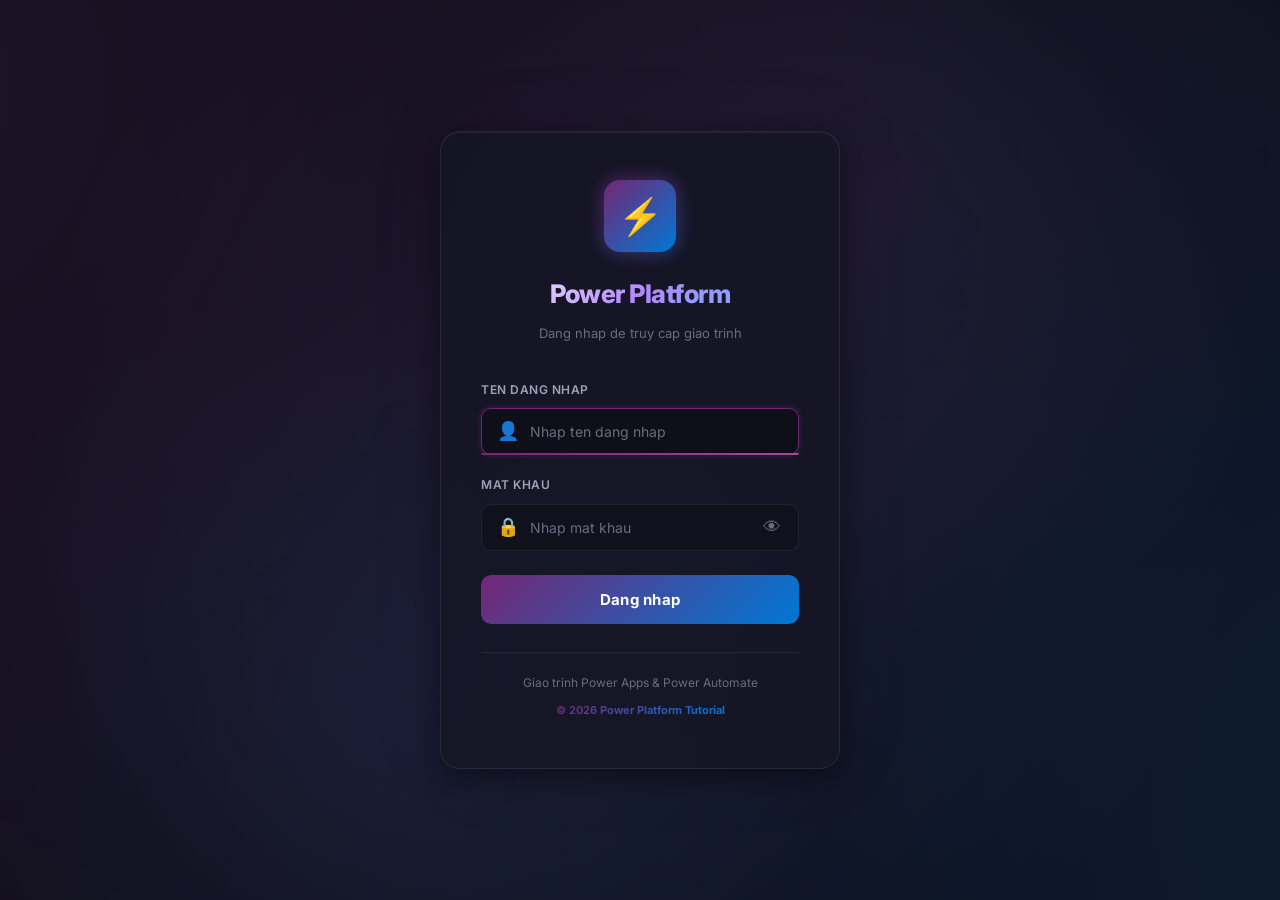
==== commit c39c584e: "Add auth check - require login on all pages" ====
--- a/bai-tap-thuc-hanh.html
+++ b/bai-tap-thuc-hanh.html
@@ -1,6 +1,14 @@
-<!DOCTYPE html>
+﻿<!DOCTYPE html>
 <html lang="vi">
 <head>
+<script>
+// Auth check - redirect to login if not authenticated
+(function() {
+    if (sessionStorage.getItem('authenticated') !== 'true') {
+        window.location.href = 'login.html';
+    }
+})();
+</script>
     <meta charset="UTF-8">
     <meta name="viewport" content="width=device-width, initial-scale=1.0">
     <meta name="description" content="Bài tập thực hành Power Apps & Power Automate - 10 bài tập từ cơ bản đến nâng cao">
